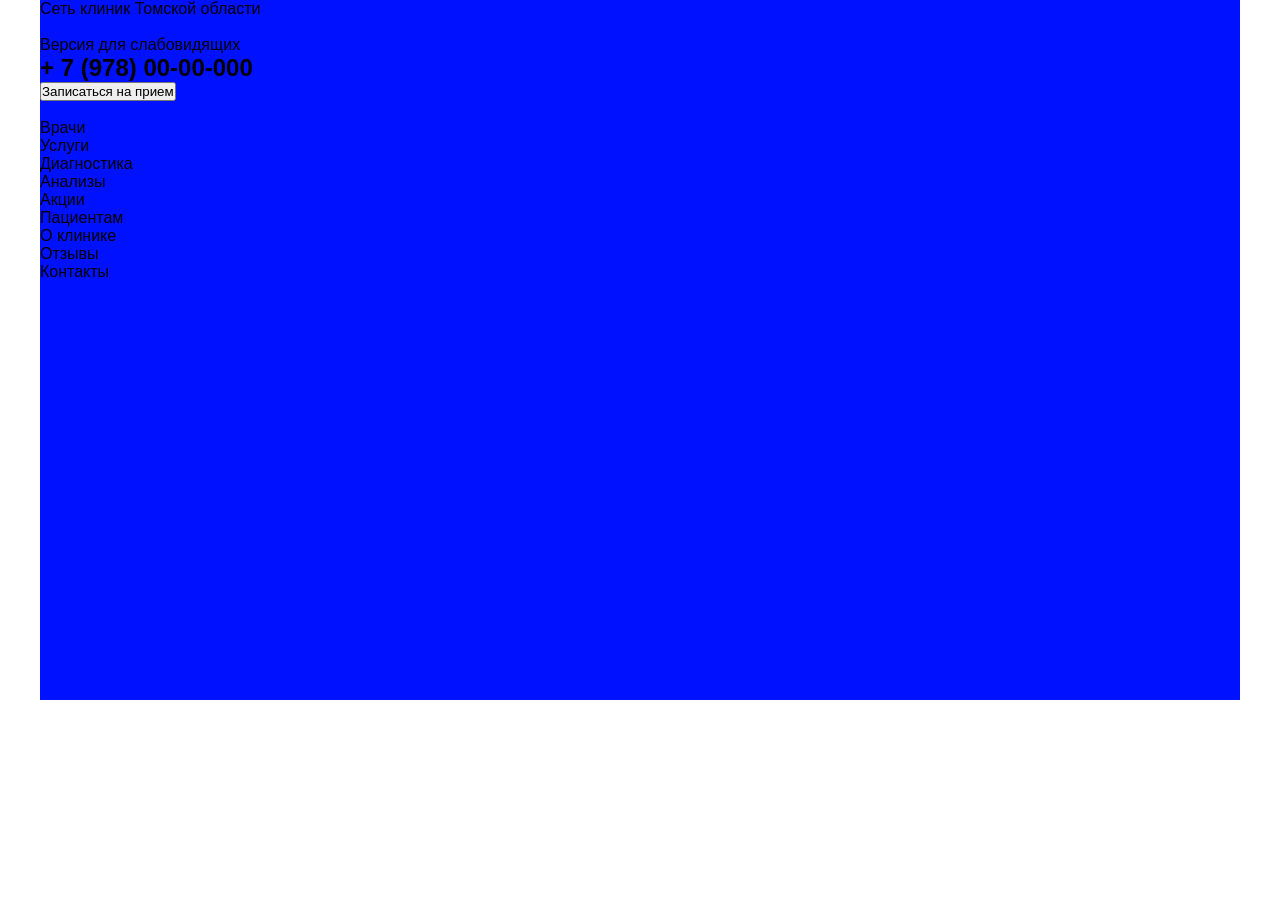
==== 2nd project/index.html @ d3b5ba3a "I added header" ====
<!DOCTYPE html>
<html lang="en">

<head>
    <meta charset="UTF-8">
    <meta name="viewport" content="width=device-width, initial-scale=1.0">
    <title>SAS project</title>
    <link rel="stylesheet" href="../2nd project/style.css">
</head>

<body>
    <header>
        <div class="head1">
            <div class="t1">
                <p>Сеть клиник Томской области</p>
            </div>
            <div class="t1"><img src="./forimg/view 1.png" alt="">
                <p>Версия для слабовидящих</p>
            </div>
            <div class="phone">
                <h2>+ 7 (978) 00-00-000</h2>
            </div>
            <button>
                Записаться на прием
            </button>
        </div>
        <nav>
            <div class="img1">
                <img src="./forimg/image 1.png" alt="">
            </div>
            <div class="t2">
                <p>Врачи</p>
                <p>Услуги</p>
                <p>Диагностика</p>
                <p>Анализы</p>
                <p>Акции</p>
                <p>Пациентам</p>
                <p>О клинике</p>
                <p>Отзывы</p>
                <p>Контакты</p>
            </div>
        </nav>
    </header>
</body>

</html>
---- 2nd project/style.css ----
* {
  margin: 0;
  padding: 0;
  font-family: sans-serif;
  box-sizing: border-box;
}

header {
  width: 1200px;
  height: 700px;
  background-color: rgb(0, 17, 255);
  margin: auto;
}/*# sourceMappingURL=style.css.map */
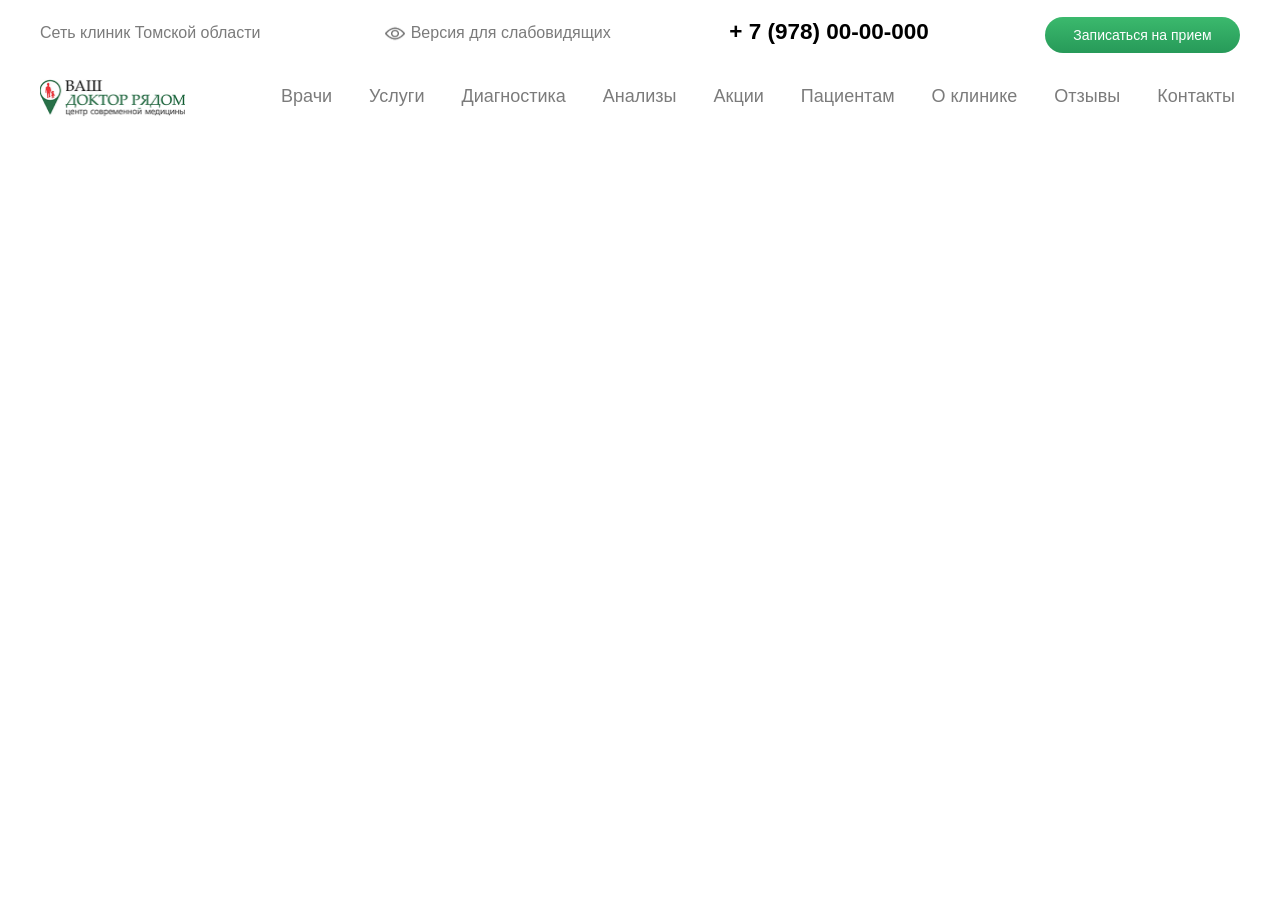
==== commit 6d236f3f: "I improved header" ====
--- a/2nd project/index.html
+++ b/2nd project/index.html
@@ -14,19 +14,20 @@
             <div class="t1">
                 <p>Сеть клиник Томской области</p>
             </div>
-            <div class="t1"><img src="./forimg/view 1.png" alt="">
+            <div class="t1"><img style="width: 20px; height: 19px;" src="../images/view 1.png" alt="">
                 <p>Версия для слабовидящих</p>
             </div>
             <div class="phone">
                 <h2>+ 7 (978) 00-00-000</h2>
             </div>
-            <button>
+            <button class="but1">
                 Записаться на прием
             </button>
         </div>
+
         <nav>
             <div class="img1">
-                <img src="./forimg/image 1.png" alt="">
+                <img style="width: 100%;" src="../images/image 1.png" alt="">
             </div>
             <div class="t2">
                 <p>Врачи</p>
@@ -40,6 +41,8 @@
                 <p>Контакты</p>
             </div>
         </nav>
+
+        
     </header>
 </body>
 
--- a/2nd project/style.css
+++ b/2nd project/style.css
@@ -6,8 +6,60 @@
 }
 
 header {
+  max-width: 1200px;
+  height: 700px;
+  margin: auto;
+}
+header .head1 {
   width: 1200px;
-  height: 700px;
-  background-color: rgb(0, 17, 255);
-  margin: auto;
+  height: 69px;
+  display: flex;
+  align-items: center;
+  justify-content: space-between;
+}
+header .head1 .t1 {
+  width: 231px;
+  height: 22px;
+  color: #7b7b7b;
+  font-weight: 500;
+  font-size: 16px;
+  display: flex;
+  gap: 6px;
+}
+header .head1 .phone {
+  font-weight: 500;
+  font-size: 15px;
+  width: 202px;
+  height: 31px;
+}
+header .head1 .but1 {
+  width: 195px;
+  height: 36px;
+  font-weight: 400;
+  font-size: 14px;
+  color: white;
+  border: none;
+  border-radius: 30px;
+  background: linear-gradient(#3BB96D, #279A59);
+}
+header nav {
+  width: 1195px;
+  height: 38px;
+  margin-top: 10px;
+  display: flex;
+  align-items: center;
+  justify-content: space-between;
+}
+header nav .t2 {
+  width: 954px;
+  height: 25px;
+  font-size: 18px;
+  font-weight: 400;
+  color: #7b7b7b;
+  display: flex;
+  justify-content: space-between;
+}
+header nav .img1 {
+  width: 145px;
+  height: 38px;
 }/*# sourceMappingURL=style.css.map */
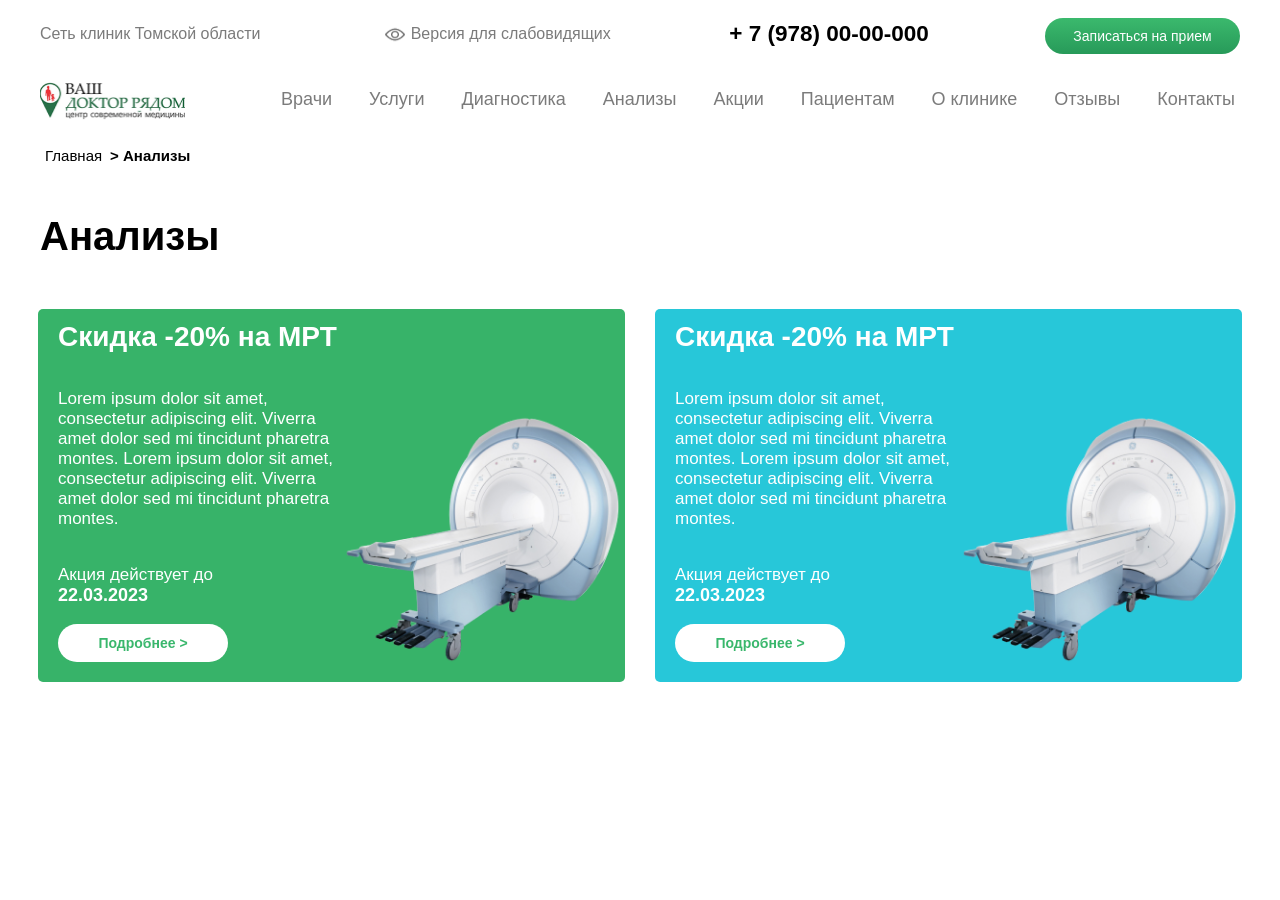
==== commit b0821d08: "I added new section" ====
--- a/2nd project/index.html
+++ b/2nd project/index.html
@@ -41,9 +41,59 @@
                 <p>Контакты</p>
             </div>
         </nav>
+        <div class="gov">
+            <p>Главная</p>
+            <h4>> Анализы</h4>
+        </div>
 
+        <div class="head2">
+            <h1 style="font-size: 40px; font-weight: 700;">Анализы</h1>
+            <div class="baza">
+                <div class="cr">
+                    <div class="ova">
+                        <h2>Скидка -20% на МРТ</h2>
+                        <BR></BR>
+                        <p>Lorem ipsum dolor sit amet, consectetur adipiscing elit. Viverra amet dolor sed mi tincidunt
+                            pharetra montes. Lorem ipsum dolor sit amet, consectetur adipiscing elit.
+                            Viverra amet dolor sed mi tincidunt pharetra montes.</p>
+                            <BR></BR>
+                        <p>Акция действует до </p>
+                        <h3>22.03.2023</h3>
+                        <br>
+                            <button class="buts">
+                                Подробнее >
+                            </button>
+                    </div>
+                    <div class="heisen">
+                        <img style="width: 100%;" src="../images/image 4.png" alt="">
+                    </div>
+                </div>
+
+                <div class="cr2">
+                    <div class="ova">
+                        <h2>Скидка -20% на МРТ</h2>
+                        <BR></BR>
+                        <p>Lorem ipsum dolor sit amet, consectetur adipiscing elit. Viverra amet dolor sed mi tincidunt
+                            pharetra montes. Lorem ipsum dolor sit amet, consectetur adipiscing elit.
+                            Viverra amet dolor sed mi tincidunt pharetra montes.</p>
+                            <BR></BR>
+                        <p>Акция действует до </p>
+                        <h3>22.03.2023</h3>
+                        <br>
+                            <button class="buts">
+                                Подробнее >
+                            </button>
+                    </div>
+                    <div class="heisen">
+                        <img style="width: 100%;" src="../images/image 4.png" alt="">
+                    </div>
+                </div>
+            </div>
+        </div>
+    </header>
+    <section>
         
-    </header>
+    </section>
 </body>
 
 </html>
--- a/2nd project/style.css
+++ b/2nd project/style.css
@@ -12,7 +12,7 @@
 }
 header .head1 {
   width: 1200px;
-  height: 69px;
+  height: 72px;
   display: flex;
   align-items: center;
   justify-content: space-between;
@@ -62,4 +62,115 @@
 header nav .img1 {
   width: 145px;
   height: 38px;
+}
+header .gov {
+  width: 1190px;
+  height: 17px;
+  display: flex;
+  margin: auto;
+  margin-top: 27px;
+  font-size: 15px;
+  font-weight: 500;
+  gap: 8px;
+}
+header .head2 {
+  max-width: 1200px;
+  height: 500px;
+  margin: auto;
+  margin-top: 50px;
+}
+header .head2 .baza {
+  width: 1200px;
+  height: 373px;
+  display: flex;
+  justify-content: center;
+  gap: 30px;
+}
+header .head2 .cr {
+  width: 587px;
+  height: 373px;
+  display: flex;
+  align-items: center;
+  color: white;
+  margin-top: 50px;
+  border-radius: 5px;
+}
+header .head2 .cr .ova {
+  width: 330px;
+  height: 350px;
+  padding-left: 20px;
+}
+header .head2 .cr .ova h2 {
+  font-size: 28px;
+  font-weight: 700;
+}
+header .head2 .cr .ova p {
+  font-size: 17px;
+  font-weight: 400;
+}
+header .head2 .cr .ova h3 {
+  font-size: 18px;
+  font-weight: 700;
+}
+header .head2 .cr .heisen {
+  width: 310px;
+  height: 255px;
+  padding-top: 45px;
+}
+header .head2 .cr {
+  background-color: #37B369;
+}
+header .head2 .cr .buts {
+  width: 170px;
+  height: 38px;
+  color: #39B76C;
+  background-color: white;
+  border: none;
+  border-radius: 30px;
+  font-size: 14px;
+  font-weight: 700;
+}
+header .head2 .cr2 {
+  width: 587px;
+  height: 373px;
+  display: flex;
+  align-items: center;
+  color: white;
+  margin-top: 50px;
+  border-radius: 5px;
+}
+header .head2 .cr2 .ova {
+  width: 330px;
+  height: 350px;
+  padding-left: 20px;
+}
+header .head2 .cr2 .ova h2 {
+  font-size: 28px;
+  font-weight: 700;
+}
+header .head2 .cr2 .ova p {
+  font-size: 17px;
+  font-weight: 400;
+}
+header .head2 .cr2 .ova h3 {
+  font-size: 18px;
+  font-weight: 700;
+}
+header .head2 .cr2 .heisen {
+  width: 310px;
+  height: 255px;
+  padding-top: 45px;
+}
+header .head2 .cr2 {
+  background-color: #27C7D9;
+}
+header .head2 .cr2 .buts {
+  width: 170px;
+  height: 38px;
+  color: #39B76C;
+  background-color: white;
+  border: none;
+  border-radius: 30px;
+  font-size: 14px;
+  font-weight: 700;
 }/*# sourceMappingURL=style.css.map */
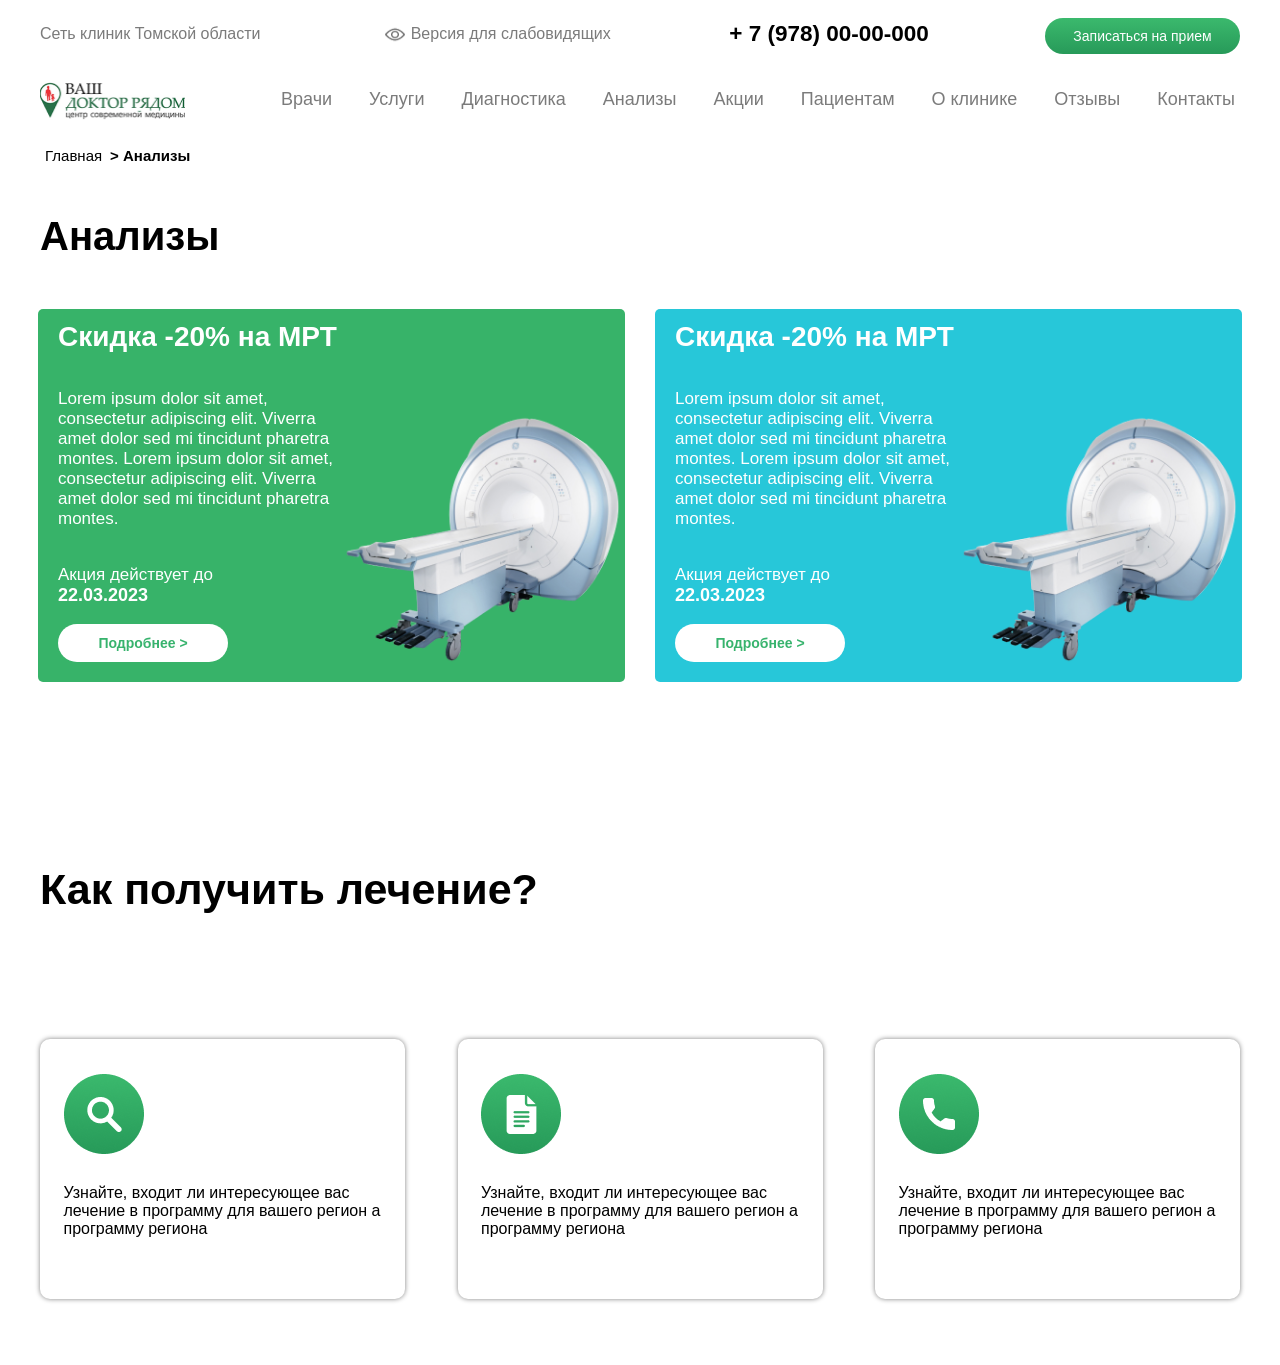
==== commit 2ed2208c: "I finished project" ====
--- a/2nd project/index.html
+++ b/2nd project/index.html
@@ -91,8 +91,49 @@
             </div>
         </div>
     </header>
+
     <section>
-        
+        <h1>Как получить лечение?</h1>
+        <div class="osnova">
+            <div class="mini">
+                <div class="cd">
+                    <div class="ura">
+                    <img style="width: 100%;" src="../images/Frame 153.png">
+                </div>
+                <div class="trt">
+                    <p>Узнайте, входит ли интересующее вас 
+                        лечение в программу для вашего регион а программу 
+                         региона</p>
+                </div>
+                </div>
+            </div>
+
+            <div class="mini">
+                <div class="cd">
+                    <div class="ura">
+                    <img style="width: 100%;" src="../images/Group 160.png">
+                </div>
+                <div class="trt">
+                    <p>Узнайте, входит ли интересующее вас 
+                        лечение в программу для вашего регион а программу 
+                         региона</p>
+                </div>
+                </div>
+            </div>
+
+            <div class="mini">
+                <div class="cd">
+                    <div class="ura">
+                    <img style="width: 100%;" src="../images/Frame 153 (1).png">
+                </div>
+                <div class="trt">
+                    <p>Узнайте, входит ли интересующее вас 
+                        лечение в программу для вашего регион а программу 
+                         региона</p>
+                </div>
+                </div>
+            </div>
+        </div>
     </section>
 </body>
 
--- a/2nd project/style.css
+++ b/2nd project/style.css
@@ -123,7 +123,7 @@
 header .head2 .cr .buts {
   width: 170px;
   height: 38px;
-  color: #39B76C;
+  color: #37b36d;
   background-color: white;
   border: none;
   border-radius: 30px;
@@ -167,10 +167,56 @@
 header .head2 .cr2 .buts {
   width: 170px;
   height: 38px;
-  color: #39B76C;
+  color: #37b36d;
   background-color: white;
   border: none;
   border-radius: 30px;
   font-size: 14px;
   font-weight: 700;
+}
+
+section {
+  max-width: 1200px;
+  height: 500px;
+  margin: auto;
+  margin-top: 165px;
+}
+section h1 {
+  font-size: 43px;
+  font-weight: 700;
+}
+section .osnova {
+  width: 1200px;
+  height: 270px;
+  display: flex;
+  align-items: center;
+  justify-content: space-between;
+  margin-top: 120px;
+}
+section .mini {
+  width: 365px;
+  height: 260px;
+  border-radius: 10px;
+  box-shadow: 0px 0px 5px gray;
+  background-color: white;
+}
+section .mini .cd {
+  width: 318px;
+  height: 181px;
+  margin: auto;
+  margin-top: 35px;
+  align-items: center;
+}
+section .mini .cd .cd p {
+  font-size: 18px;
+  font-weight: 500;
+}
+section .mini .ura {
+  width: 80px;
+  height: 80px;
+}
+section .mini .trt {
+  width: 317px;
+  height: 81px;
+  margin-top: 30px;
 }/*# sourceMappingURL=style.css.map */
